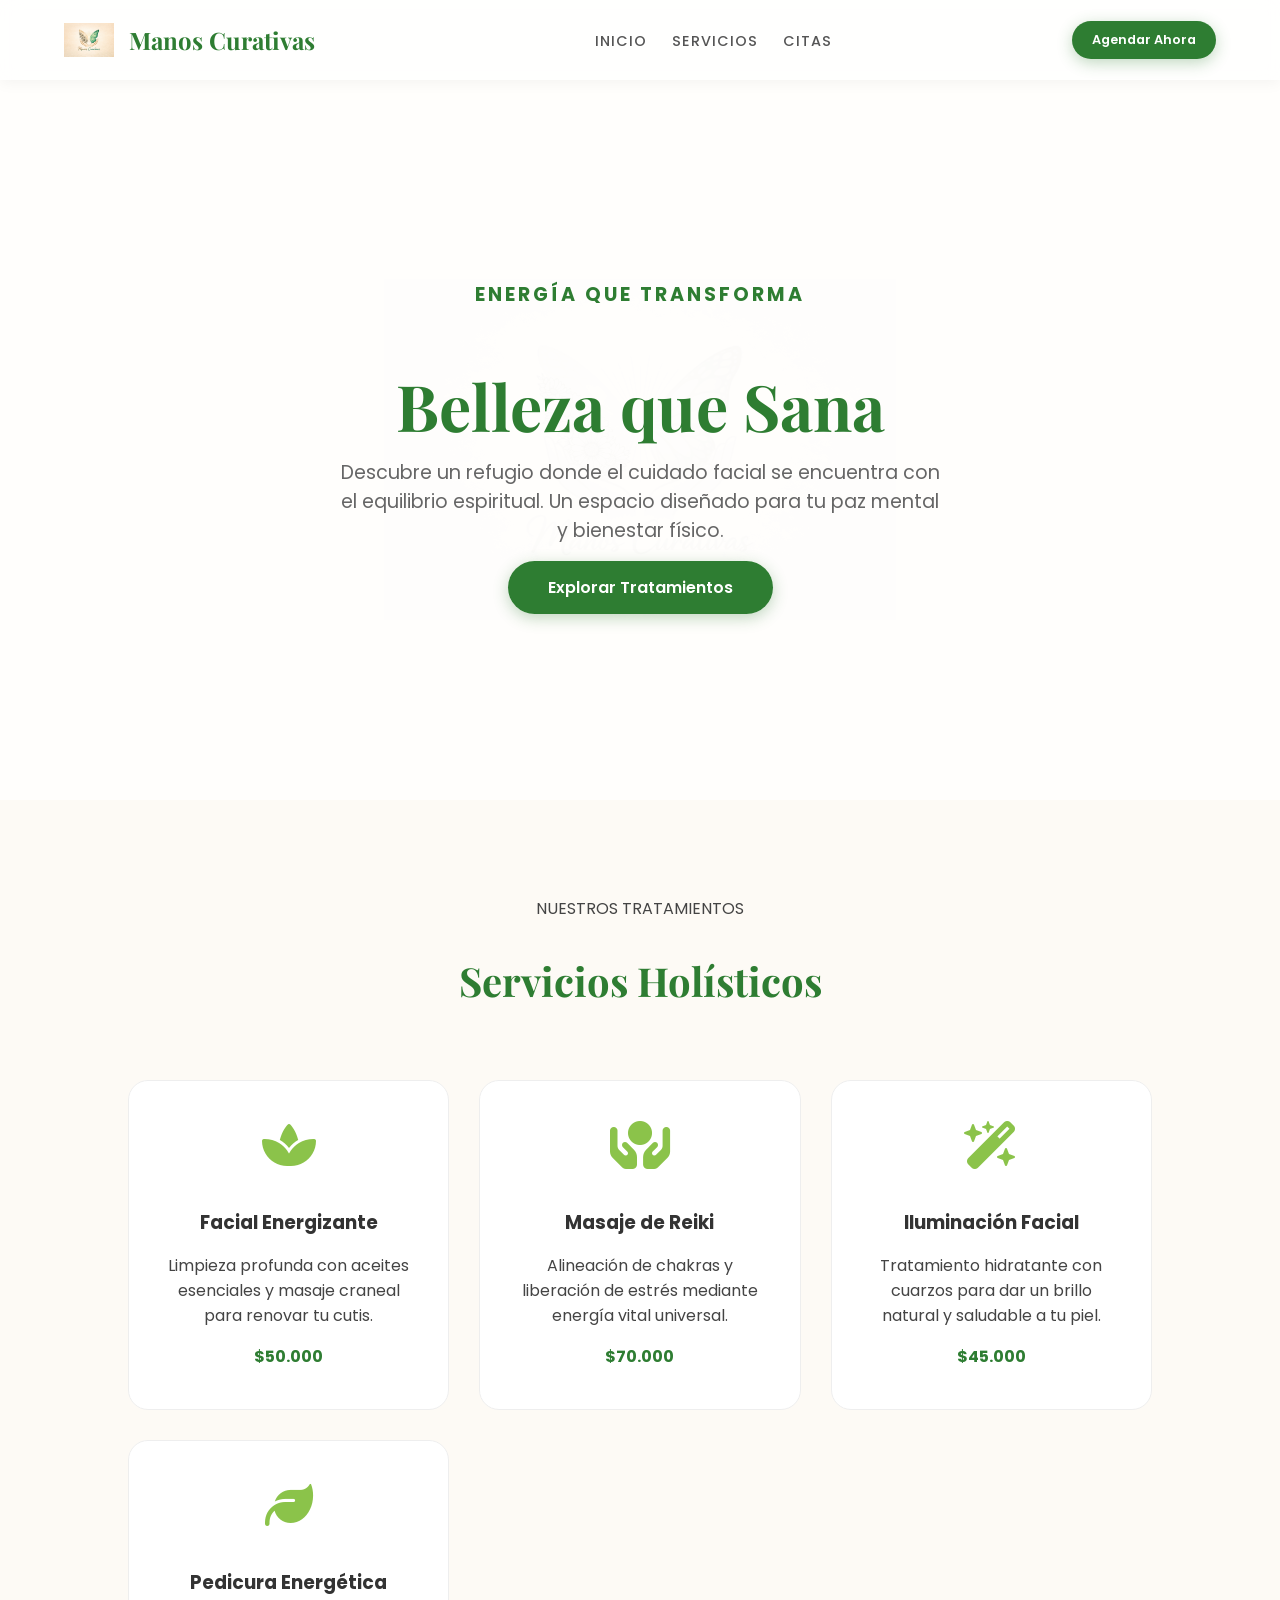
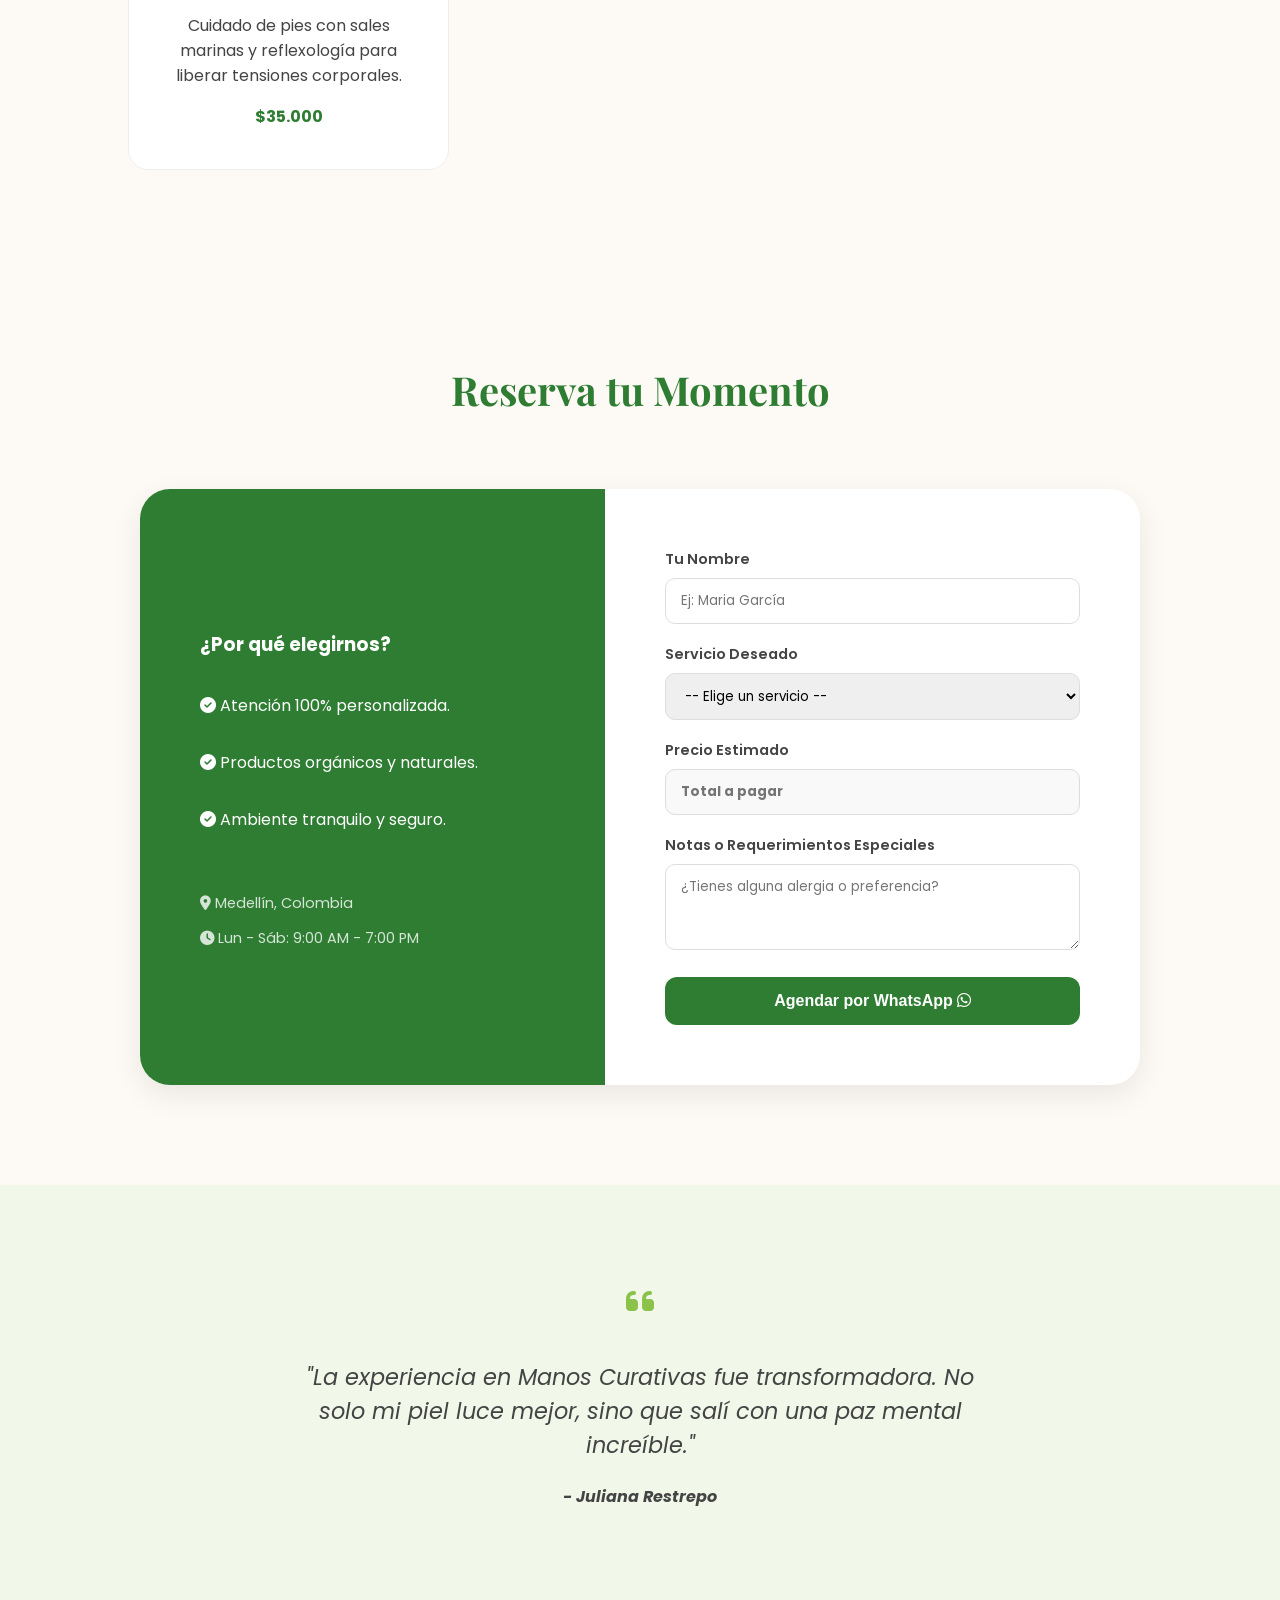
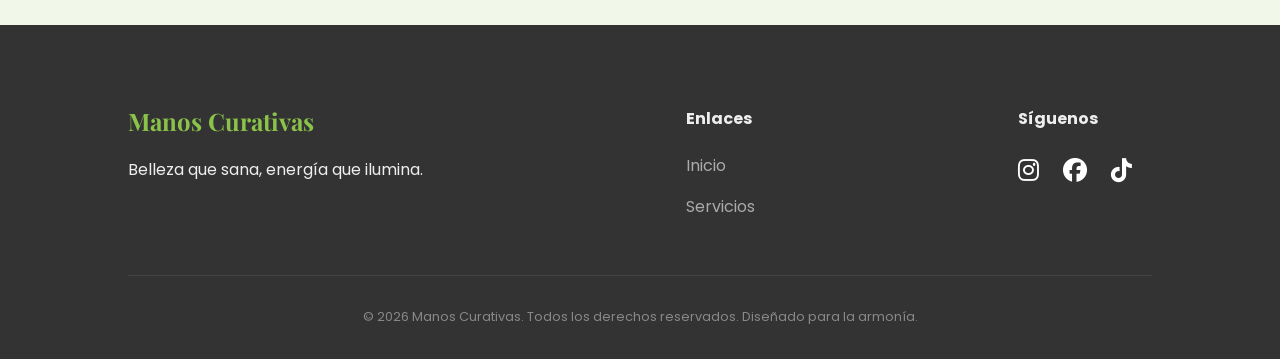
==== index.html @ 29bccce7 "Solucionado error de directorio y preparando despliegue" ====
<!DOCTYPE html>
<html lang="es">
<head>
    <meta charset="UTF-8">
    <meta name="viewport" content="width=device-width, initial-scale=1.0">
    <title>Manos Curativas | Spa & Bienestar Espiritual</title>
    
    <!-- Fuentes y Estilos Externos -->
    <link href="https://fonts.googleapis.com/css2?family=Poppins:wght@300;400;600&family=Playfair+Display:ital,wght@0,700;1,400&display=swap" rel="stylesheet">
    <link rel="stylesheet" href="https://cdnjs.cloudflare.com/ajax/libs/font-awesome/6.5.0/css/all.min.css">
    <link rel="stylesheet" href="https://unpkg.com/aos@next/dist/aos.css" />

    <style>
        :root {
            --primary-green: #2e7d32;
            --light-green: #8bc34a;
            --accent-gold: #d4af37;
            --bg-cream: #fdfaf5;
            --soft-white: rgba(255, 255, 255, 0.9);
            --shadow: 0 10px 30px rgba(0,0,0,0.08);
            --transition: all 0.4s cubic-bezier(0.165, 0.84, 0.44, 1);
        }

        * {
            box-sizing: border-box;
            scroll-behavior: smooth;
        }

        body {
            margin: 0;
            font-family: 'Poppins', sans-serif;
            background-color: var(--bg-cream);
            color: #444;
            overflow-x: hidden;
        }

        /* Fondo Decorativo */
        .bg-overlay {
            position: fixed;
            top: 0;
            left: 0;
            width: 100%;
            height: 100%;
            background-image: url('img/manos.png');
            background-repeat: no-repeat;
            background-position: center;
            background-size: 40%;
            opacity: 0.05;
            z-index: -1;
            filter: grayscale(100%);
        }

        /* --- NAVEGACIÓN --- */
        .header {
            position: sticky;
            top: 0;
            z-index: 2000;
            background: rgba(255, 255, 255, 0.85);
            backdrop-filter: blur(10px);
            padding: 15px 5%;
            display: flex;
            justify-content: space-between;
            align-items: center;
            box-shadow: 0 2px 15px rgba(0,0,0,0.05);
        }

        .brand {
            display: flex;
            align-items: center;
            gap: 15px;
        }

        .logo-img {
            width: 50px;
            height: 50px;
            object-fit: contain;
        }

        .brand h1 {
            font-family: 'Playfair Display', serif;
            font-size: 1.5rem;
            margin: 0;
            color: var(--primary-green);
        }

        .navbar ul {
            list-style: none;
            display: flex;
            gap: 25px;
            margin: 0;
        }

        .navbar a {
            text-decoration: none;
            color: #555;
            font-weight: 500;
            font-size: 0.9rem;
            text-transform: uppercase;
            letter-spacing: 1px;
            transition: var(--transition);
        }

        .navbar a:hover {
            color: var(--primary-green);
        }

        /* --- HERO SECTION --- */
        .hero {
            height: 80vh;
            display: flex;
            align-items: center;
            justify-content: center;
            text-align: center;
            padding: 0 20px;
            background: linear-gradient(rgba(255,255,255,0.7), rgba(255,255,255,0.7)), 
                        url('https://images.unsplash.com/photo-1544161515-4ab6ce6db874?auto=format&fit=crop&w=1500&q=80');
            background-size: cover;
            background-position: center;
        }

        .hero-content h2 {
            font-family: 'Playfair Display', serif;
            font-size: 4rem;
            color: var(--primary-green);
            margin-bottom: 10px;
        }

        .hero-content p {
            font-size: 1.2rem;
            color: #666;
            max-width: 600px;
            margin: 0 auto 30px;
        }

        .btn-main {
            padding: 15px 40px;
            background: var(--primary-green);
            color: white;
            text-decoration: none;
            border-radius: 50px;
            font-weight: 600;
            transition: var(--transition);
            box-shadow: 0 4px 15px rgba(46, 125, 50, 0.3);
        }

        .btn-main:hover {
            transform: translateY(-3px);
            background: var(--light-green);
        }

        /* --- SERVICIOS --- */
        .section-title {
            text-align: center;
            padding: 80px 0 40px;
        }

        .section-title h2 {
            font-family: 'Playfair Display', serif;
            font-size: 2.5rem;
            color: var(--primary-green);
        }

        .services-grid {
            display: grid;
            grid-template-columns: repeat(auto-fit, minmax(280px, 1fr));
            gap: 30px;
            padding: 0 10%;
            margin-bottom: 80px;
        }

        .service-card {
            background: white;
            padding: 40px 30px;
            border-radius: 20px;
            text-align: center;
            transition: var(--transition);
            border: 1px solid #eee;
        }

        .service-card:hover {
            transform: translateY(-10px);
            box-shadow: var(--shadow);
        }

        .service-card i {
            font-size: 3rem;
            color: var(--light-green);
            margin-bottom: 20px;
        }

        .service-card h3 {
            margin-bottom: 15px;
            color: #333;
        }

        /* --- FORMULARIO --- */
        .booking-container {
            display: flex;
            flex-wrap: wrap;
            max-width: 1000px;
            margin: 0 auto 100px;
            background: white;
            border-radius: 30px;
            overflow: hidden;
            box-shadow: var(--shadow);
        }

        .booking-info {
            flex: 1;
            background: var(--primary-green);
            color: white;
            padding: 60px;
            display: flex;
            flex-direction: column;
            justify-content: center;
        }

        .formulario-wrapper {
            flex: 1.2;
            padding: 60px;
        }

        .formulario label {
            display: block;
            margin-bottom: 8px;
            font-weight: 600;
            font-size: 0.9rem;
        }

        .formulario input, .formulario select, .formulario textarea {
            width: 100%;
            padding: 12px 15px;
            border: 1px solid #ddd;
            border-radius: 10px;
            margin-bottom: 20px;
            font-family: inherit;
        }

        .formulario button {
            width: 100%;
            padding: 15px;
            background: var(--primary-green);
            color: white;
            border: none;
            border-radius: 12px;
            font-size: 1rem;
            font-weight: bold;
            cursor: pointer;
            transition: var(--transition);
        }

        .formulario button:hover {
            background: #1b5e20;
        }

        /* --- TESTIMONIOS --- */
        .testimonials {
            background: #f1f8e9;
            padding: 100px 10%;
        }

        .testimonial-item {
            font-style: italic;
            text-align: center;
            max-width: 700px;
            margin: 0 auto;
        }

        /* --- FOOTER --- */
        footer {
            background: #333;
            color: #eee;
            padding: 60px 10% 20px;
        }

        .footer-content {
            display: flex;
            justify-content: space-between;
            flex-wrap: wrap;
            gap: 40px;
            margin-bottom: 40px;
        }

        .footer-logo h2 {
            font-family: 'Playfair Display', serif;
            color: var(--light-green);
        }

        .social-links a {
            color: white;
            font-size: 1.5rem;
            margin-right: 20px;
            transition: 0.3s;
        }

        .social-links a:hover {
            color: var(--light-green);
        }

        @media (max-width: 768px) {
            .hero-content h2 { font-size: 2.5rem; }
            .navbar { display: none; }
            .booking-container { margin: 20px; }
            .booking-info { padding: 30px; }
            .formulario-wrapper { padding: 30px; }
        }
    </style>
</head>
<body>

    <div class="bg-overlay"></div>

    <header class="header">
        <div class="brand">
            <img src="img/manos.png" alt="Logo" class="logo-img">
            <h1>Manos Curativas</h1>
        </div>
        <nav class="navbar">
            <ul>
                <li><a href="#inicio">Inicio</a></li>
                <li><a href="#servicios">Servicios</a></li>
                <li><a href="#contacto">Citas</a></li>
            </ul>
        </nav>
        <a href="#contacto" class="btn-main" style="padding: 10px 20px; font-size: 0.8rem;">Agendar Ahora</a>
    </header>

    <section class="hero" id="inicio">
        <div class="hero-content" data-aos="fade-up">
            <p class="slogan" style="text-transform: uppercase; letter-spacing: 3px; color: var(--primary-green); font-weight: bold;">Energía que Transforma</p>
            <h2>Belleza que Sana</h2>
            <p>Descubre un refugio donde el cuidado facial se encuentra con el equilibrio espiritual. Un espacio diseñado para tu paz mental y bienestar físico.</p>
            <a href="#servicios" class="btn-main">Explorar Tratamientos</a>
        </div>
    </section>

    <section class="section-title" id="servicios" data-aos="fade-up">
        <p>NUESTROS TRATAMIENTOS</p>
        <h2>Servicios Holísticos</h2>
    </section>

    <div class="services-grid">
        <div class="service-card" data-aos="zoom-in" data-aos-delay="100">
            <i class="fas fa-spa"></i>
            <h3>Facial Energizante</h3>
            <p>Limpieza profunda con aceites esenciales y masaje craneal para renovar tu cutis.</p>
            <span style="color: var(--primary-green); font-weight: bold;">$50.000</span>
        </div>
        <div class="service-card" data-aos="zoom-in" data-aos-delay="200">
            <i class="fas fa-hands-holding-circle"></i>
            <h3>Masaje de Reiki</h3>
            <p>Alineación de chakras y liberación de estrés mediante energía vital universal.</p>
            <span style="color: var(--primary-green); font-weight: bold;">$70.000</span>
        </div>
        <div class="service-card" data-aos="zoom-in" data-aos-delay="300">
            <i class="fas fa-wand-magic-sparkles"></i>
            <h3>Iluminación Facial</h3>
            <p>Tratamiento hidratante con cuarzos para dar un brillo natural y saludable a tu piel.</p>
            <span style="color: var(--primary-green); font-weight: bold;">$45.000</span>
        </div>
        <div class="service-card" data-aos="zoom-in" data-aos-delay="400">
            <i class="fas fa-leaf"></i>
            <h3>Pedicura Energética</h3>
            <p>Cuidado de pies con sales marinas y reflexología para liberar tensiones corporales.</p>
            <span style="color: var(--primary-green); font-weight: bold;">$35.000</span>
        </div>
    </div>

    <section class="section-title" id="contacto" data-aos="fade-up">
        <h2>Reserva tu Momento</h2>
    </section>

    <div class="booking-container" data-aos="fade-up">
        <div class="booking-info">
            <h3>¿Por qué elegirnos?</h3>
            <p><i class="fas fa-check-circle"></i> Atención 100% personalizada.</p>
            <p><i class="fas fa-check-circle"></i> Productos orgánicos y naturales.</p>
            <p><i class="fas fa-check-circle"></i> Ambiente tranquilo y seguro.</p>
            <div style="margin-top: 30px; font-size: 0.9rem; opacity: 0.8;">
                <p><i class="fas fa-location-dot"></i> Medellín, Colombia</p>
                <p><i class="fas fa-clock"></i> Lun - Sáb: 9:00 AM - 7:00 PM</p>
            </div>
        </div>
        <div class="formulario-wrapper">
            <form id="whatsappForm" class="formulario">
                <label>Tu Nombre</label>
                <input type="text" id="nombre" required placeholder="Ej: Maria García">

                <label>Servicio Deseado</label>
                <select id="servicio" required onchange="actualizarPrecio()">
                    <option value="">-- Elige un servicio --</option>
                    <option value="Facial Energizante">Facial Energizante</option>
                    <option value="Masaje de Reiki">Masaje de Reiki</option>
                    <option value="Iluminación Facial">Iluminación Facial</option>
                    <option value="Pedicura Energética">Pedicura Energética</option>
                </select>

                <label>Precio Estimado</label>
                <input type="text" id="precio" readonly placeholder="Total a pagar" style="background: #f9f9f9; color: var(--primary-green); font-weight: bold;">

                <label>Notas o Requerimientos Especiales</label>
                <textarea id="pedido" rows="3" placeholder="¿Tienes alguna alergia o preferencia?"></textarea>

                <button type="submit">Agendar por WhatsApp <i class="fab fa-whatsapp"></i></button>
            </form>
        </div>
    </div>

    <section class="testimonials" data-aos="fade-in">
        <div class="testimonial-item">
            <i class="fas fa-quote-left" style="font-size: 2rem; color: var(--light-green); margin-bottom: 20px;"></i>
            <p style="font-size: 1.4rem;">"La experiencia en Manos Curativas fue transformadora. No solo mi piel luce mejor, sino que salí con una paz mental increíble."</p>
            <p><strong>- Juliana Restrepo</strong></p>
        </div>
    </section>

    <footer>
        <div class="footer-content">
            <div class="footer-logo">
                <h2>Manos Curativas</h2>
                <p>Belleza que sana, energía que ilumina.</p>
            </div>
            <div>
                <h4>Enlaces</h4>
                <p><a href="#inicio" style="color: #aaa; text-decoration: none;">Inicio</a></p>
                <p><a href="#servicios" style="color: #aaa; text-decoration: none;">Servicios</a></p>
            </div>
            <div class="social-links">
                <h4>Síguenos</h4>
                <a href="#"><i class="fab fa-instagram"></i></a>
                <a href="#"><i class="fab fa-facebook"></i></a>
                <a href="#"><i class="fab fa-tiktok"></i></a>
            </div>
        </div>
        <div style="text-align: center; border-top: 1px solid #444; padding-top: 20px; font-size: 0.8rem; color: #888;">
            <p>© 2026 Manos Curativas. Todos los derechos reservados. Diseñado para la armonía.</p>
        </div>
    </footer>

    <!-- Scripts -->
    <script src="https://unpkg.com/aos@next/dist/aos.js"></script>
    <script>
        // Inicializar animaciones
        AOS.init({ duration: 1000, once: true });

        // Lógica de Precios
        const preciosServicios = {
            "Facial Energizante": "$50.000",
            "Masaje de Reiki": "$70.000",
            "Iluminación Facial": "$45.000",
            "Pedicura Energética": "$35.000"
        };

        function actualizarPrecio() {
            const servicio = document.getElementById("servicio").value;
            const campoPrecio = document.getElementById("precio");
            campoPrecio.value = preciosServicios[servicio] || "";
        }

        // WhatsApp Logic
        document.getElementById("whatsappForm").addEventListener("submit", function(e){
            e.preventDefault();
            const nombre = document.getElementById("nombre").value;
            const servicio = document.getElementById("servicio").value;
            const pedido = document.getElementById("pedido").value || "Sin notas adicionales";
            const precio = document.getElementById("precio").value;

            const mensaje = `✨ *Nueva Cita - Manos Curativas* ✨\n\n` +
                            `👤 *Cliente:* ${nombre}\n` +
                            `💆 *Servicio:* ${servicio}\n` +
                            `💰 *Precio:* ${precio}\n` +
                            `📝 *Notas:* ${pedido}\n\n` +
                            `¿Me confirmas disponibilidad?`;

            const url = `https://wa.me/57300000000?text=${encodeURIComponent(mensaje)}`;
            window.open(url, "_blank");
        });
    </script>
</body>
</html>
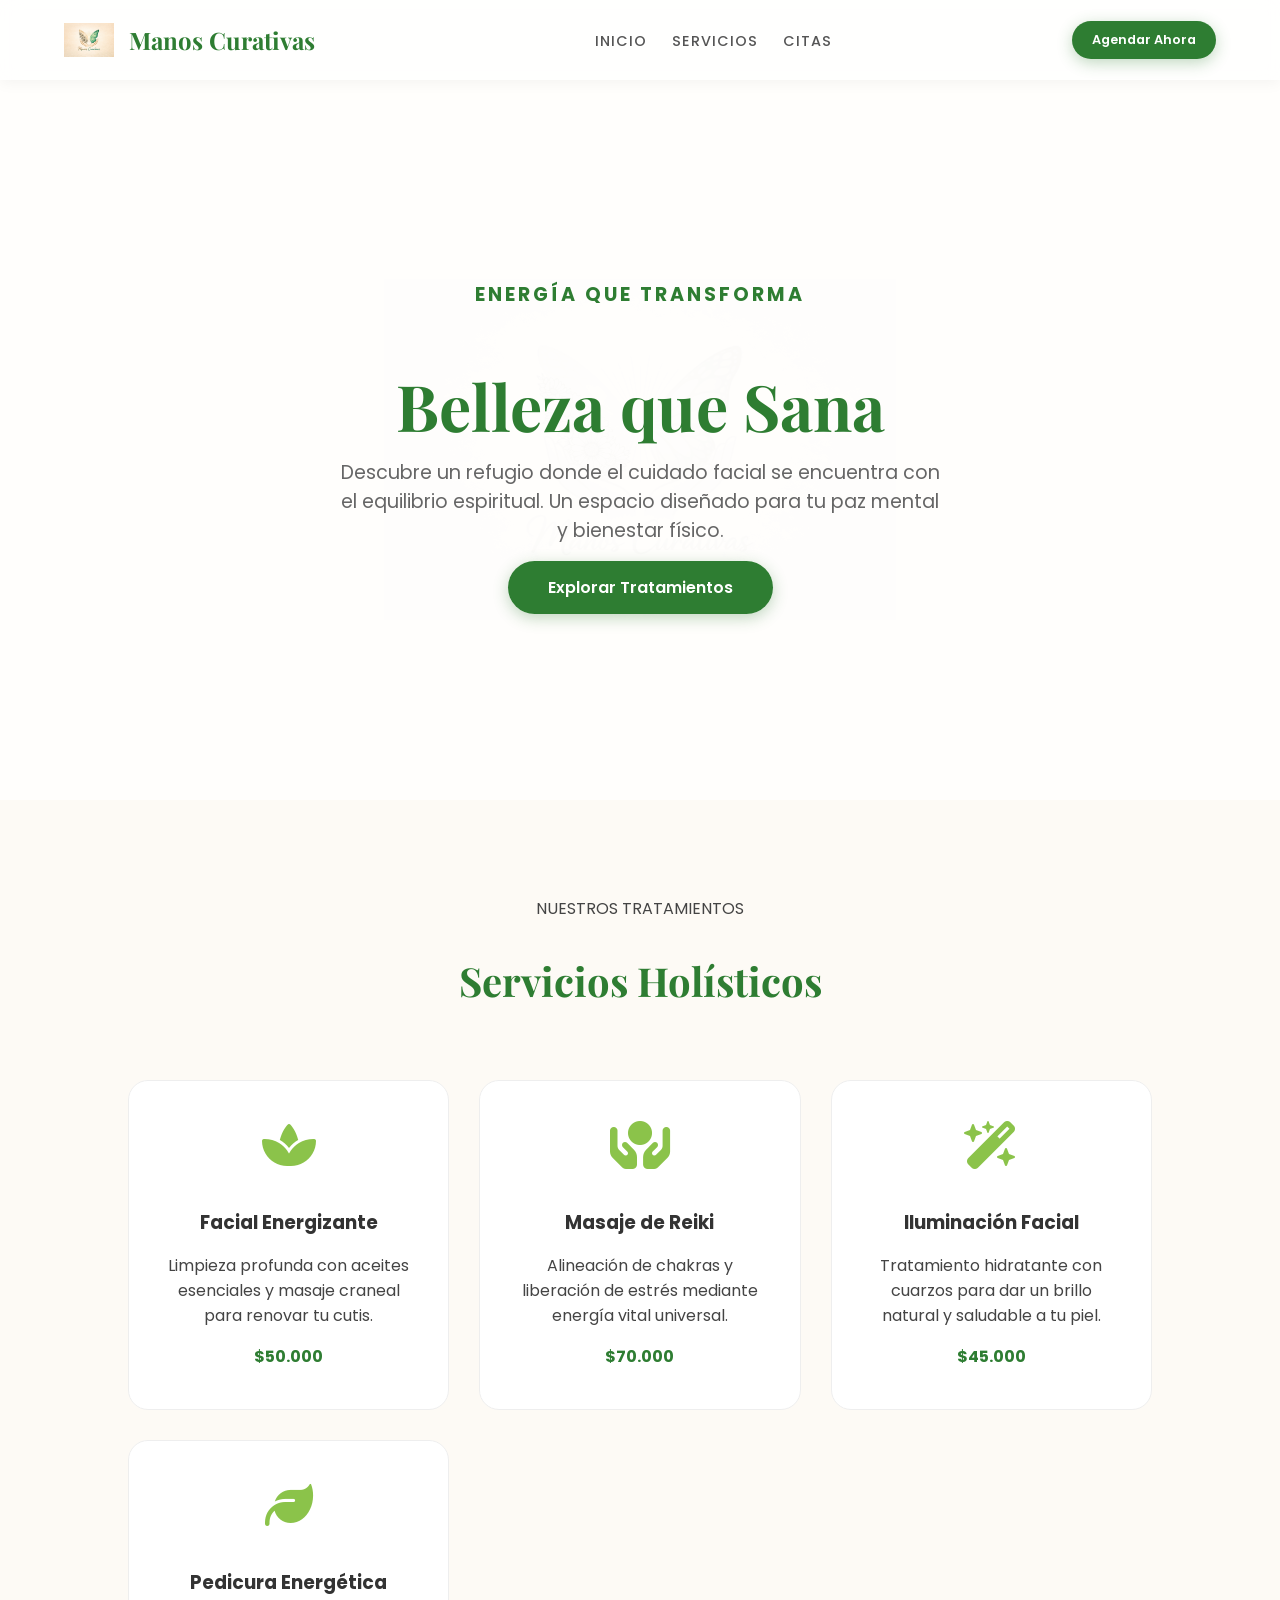
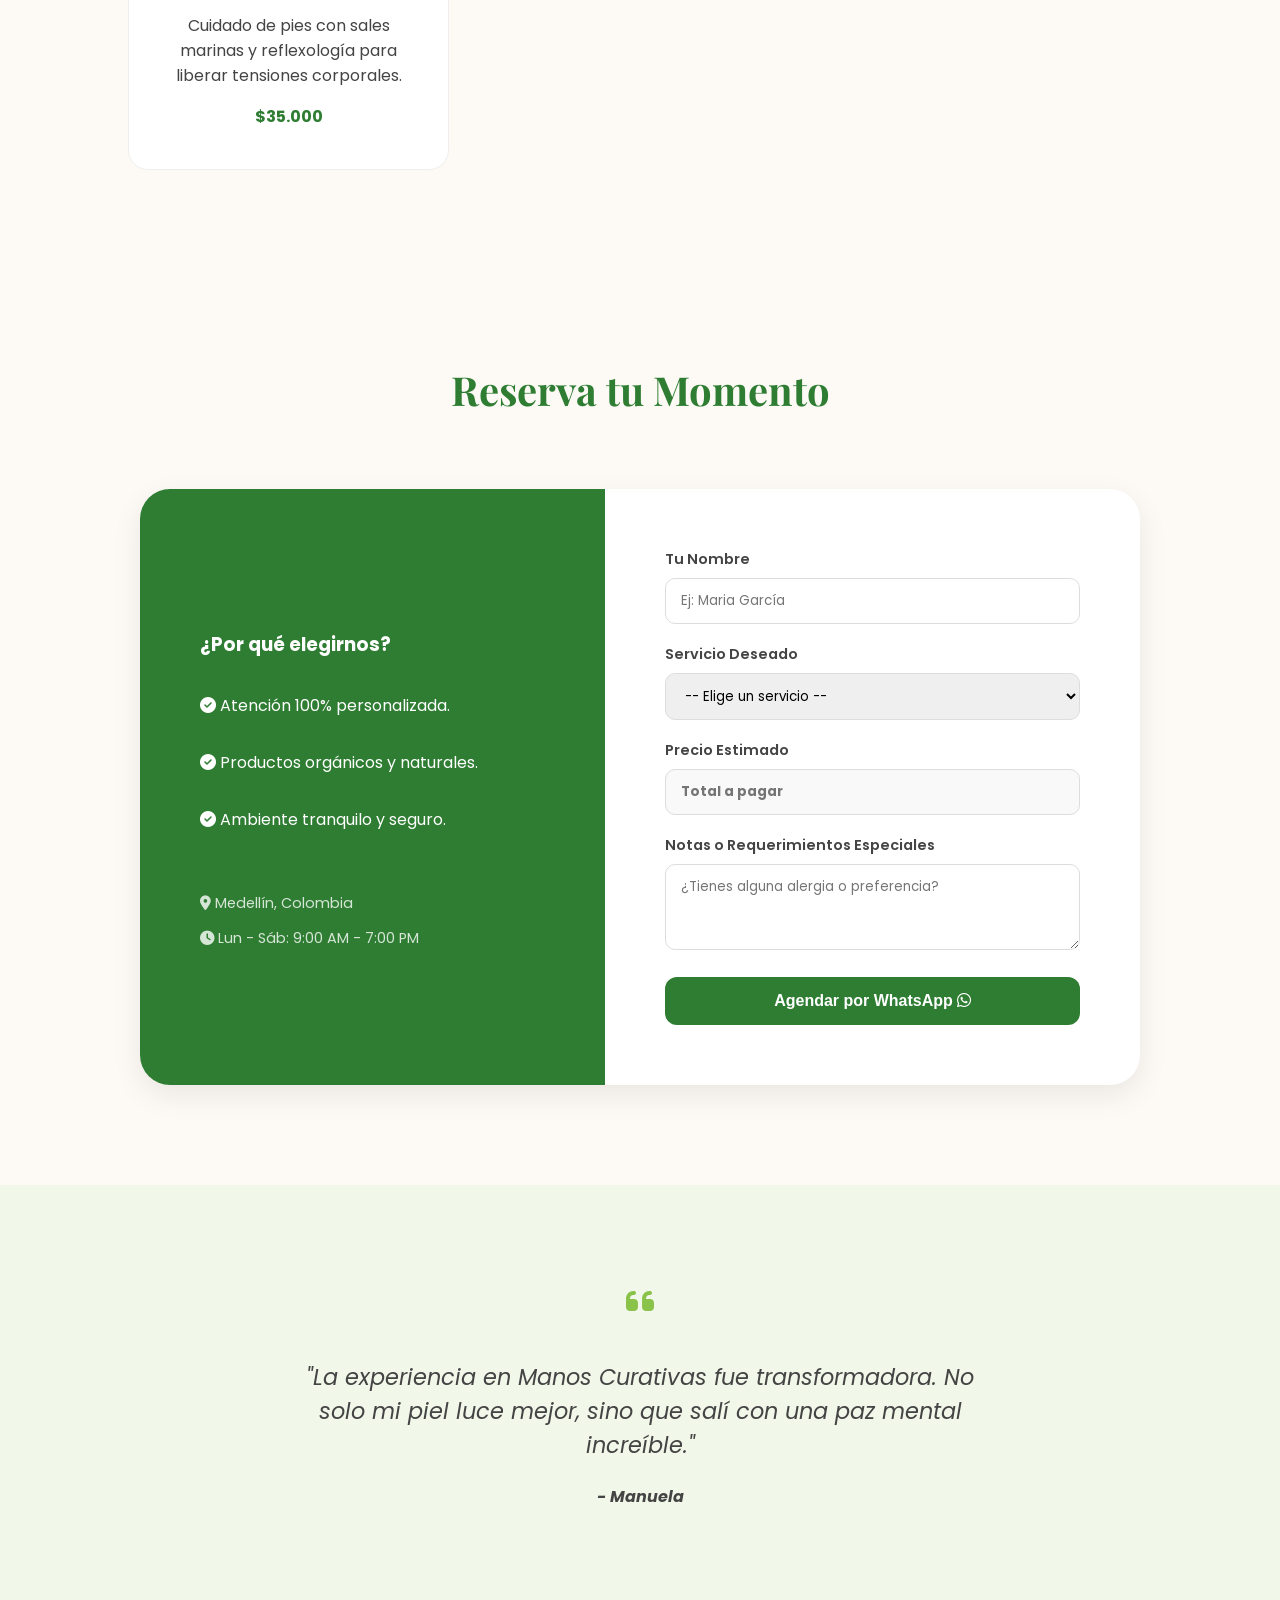
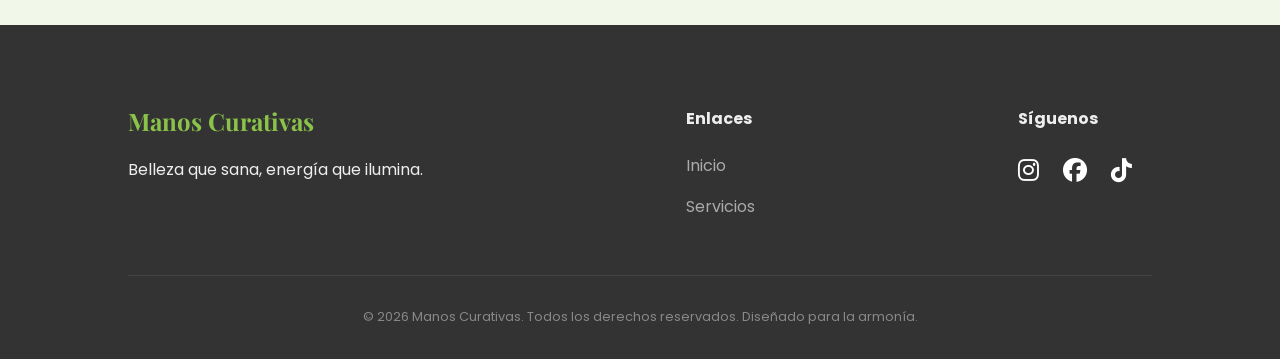
==== commit e7c54d55: "Descripción breve de lo que cambiaste" ====
--- a/index.html
+++ b/index.html
@@ -410,7 +410,7 @@
         <div class="testimonial-item">
             <i class="fas fa-quote-left" style="font-size: 2rem; color: var(--light-green); margin-bottom: 20px;"></i>
             <p style="font-size: 1.4rem;">"La experiencia en Manos Curativas fue transformadora. No solo mi piel luce mejor, sino que salí con una paz mental increíble."</p>
-            <p><strong>- Juliana Restrepo</strong></p>
+            <p><strong>- Manuela</strong></p>
         </div>
     </section>
 
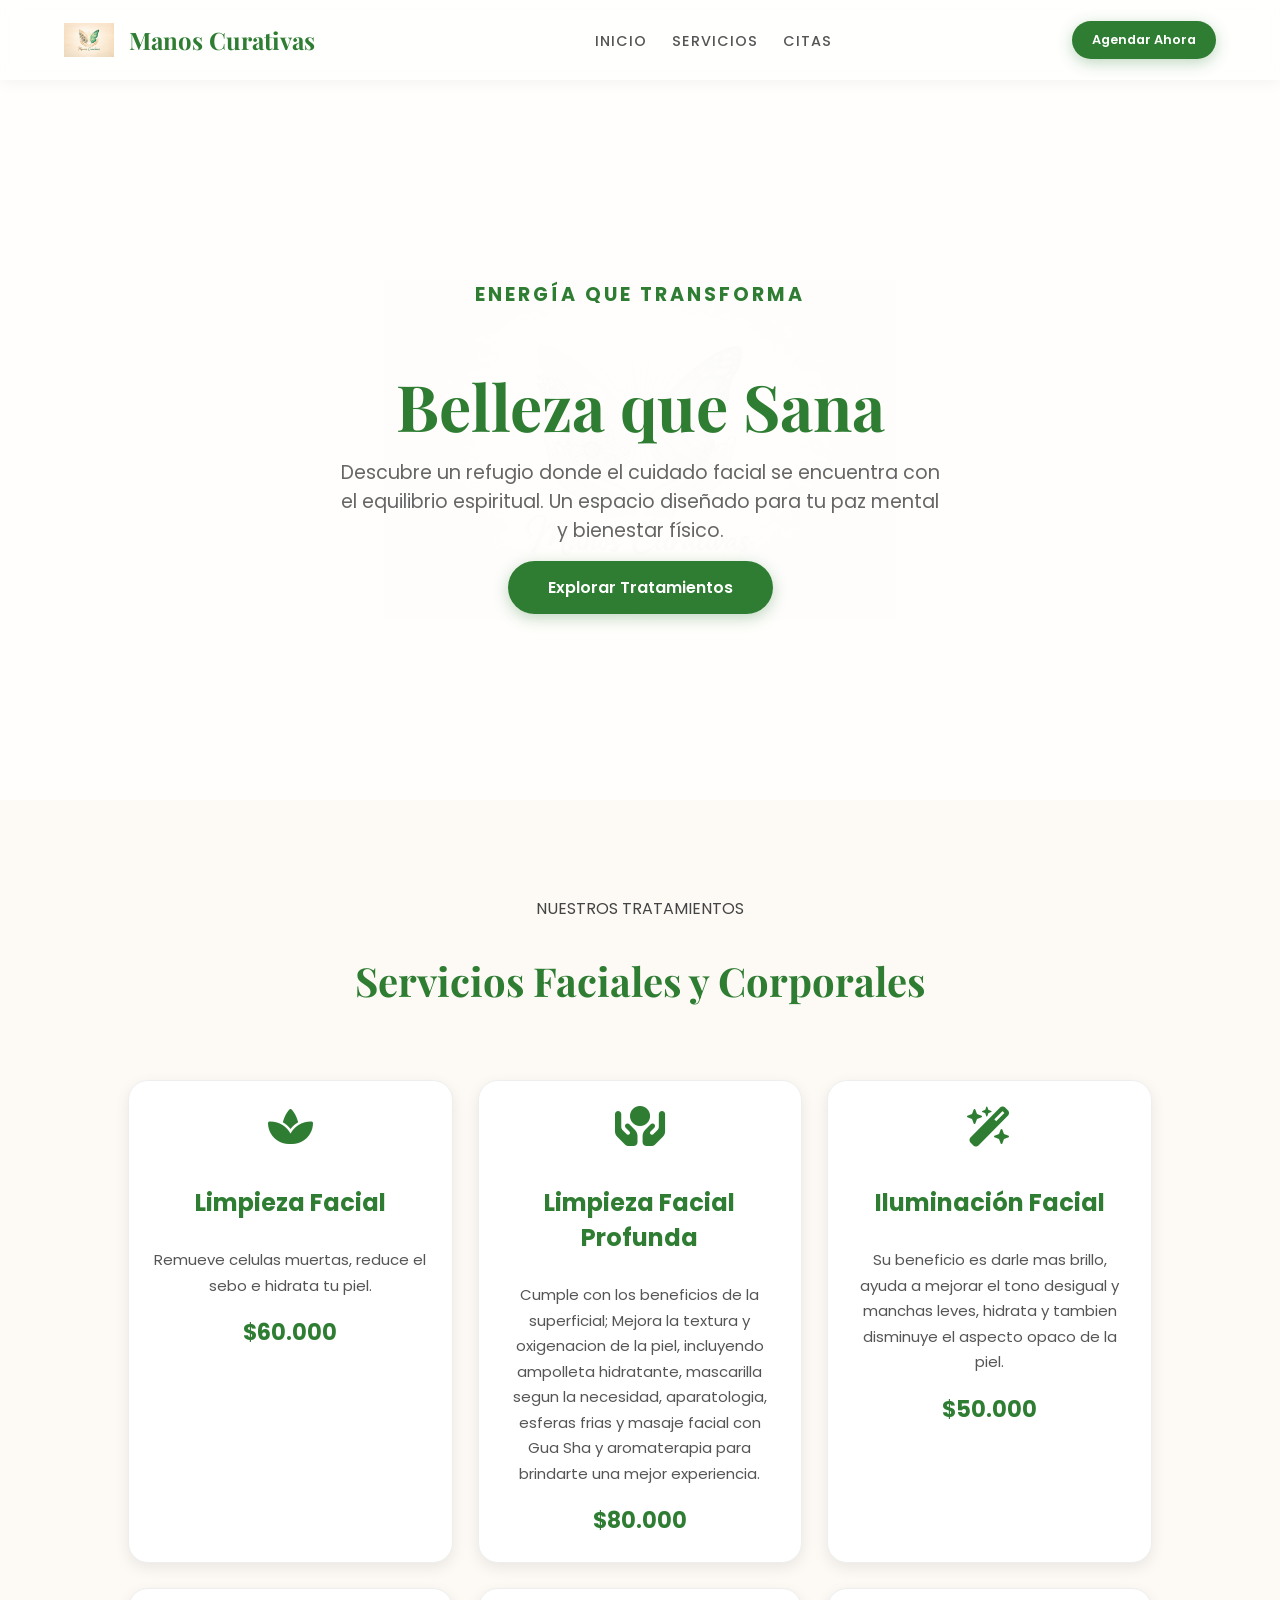
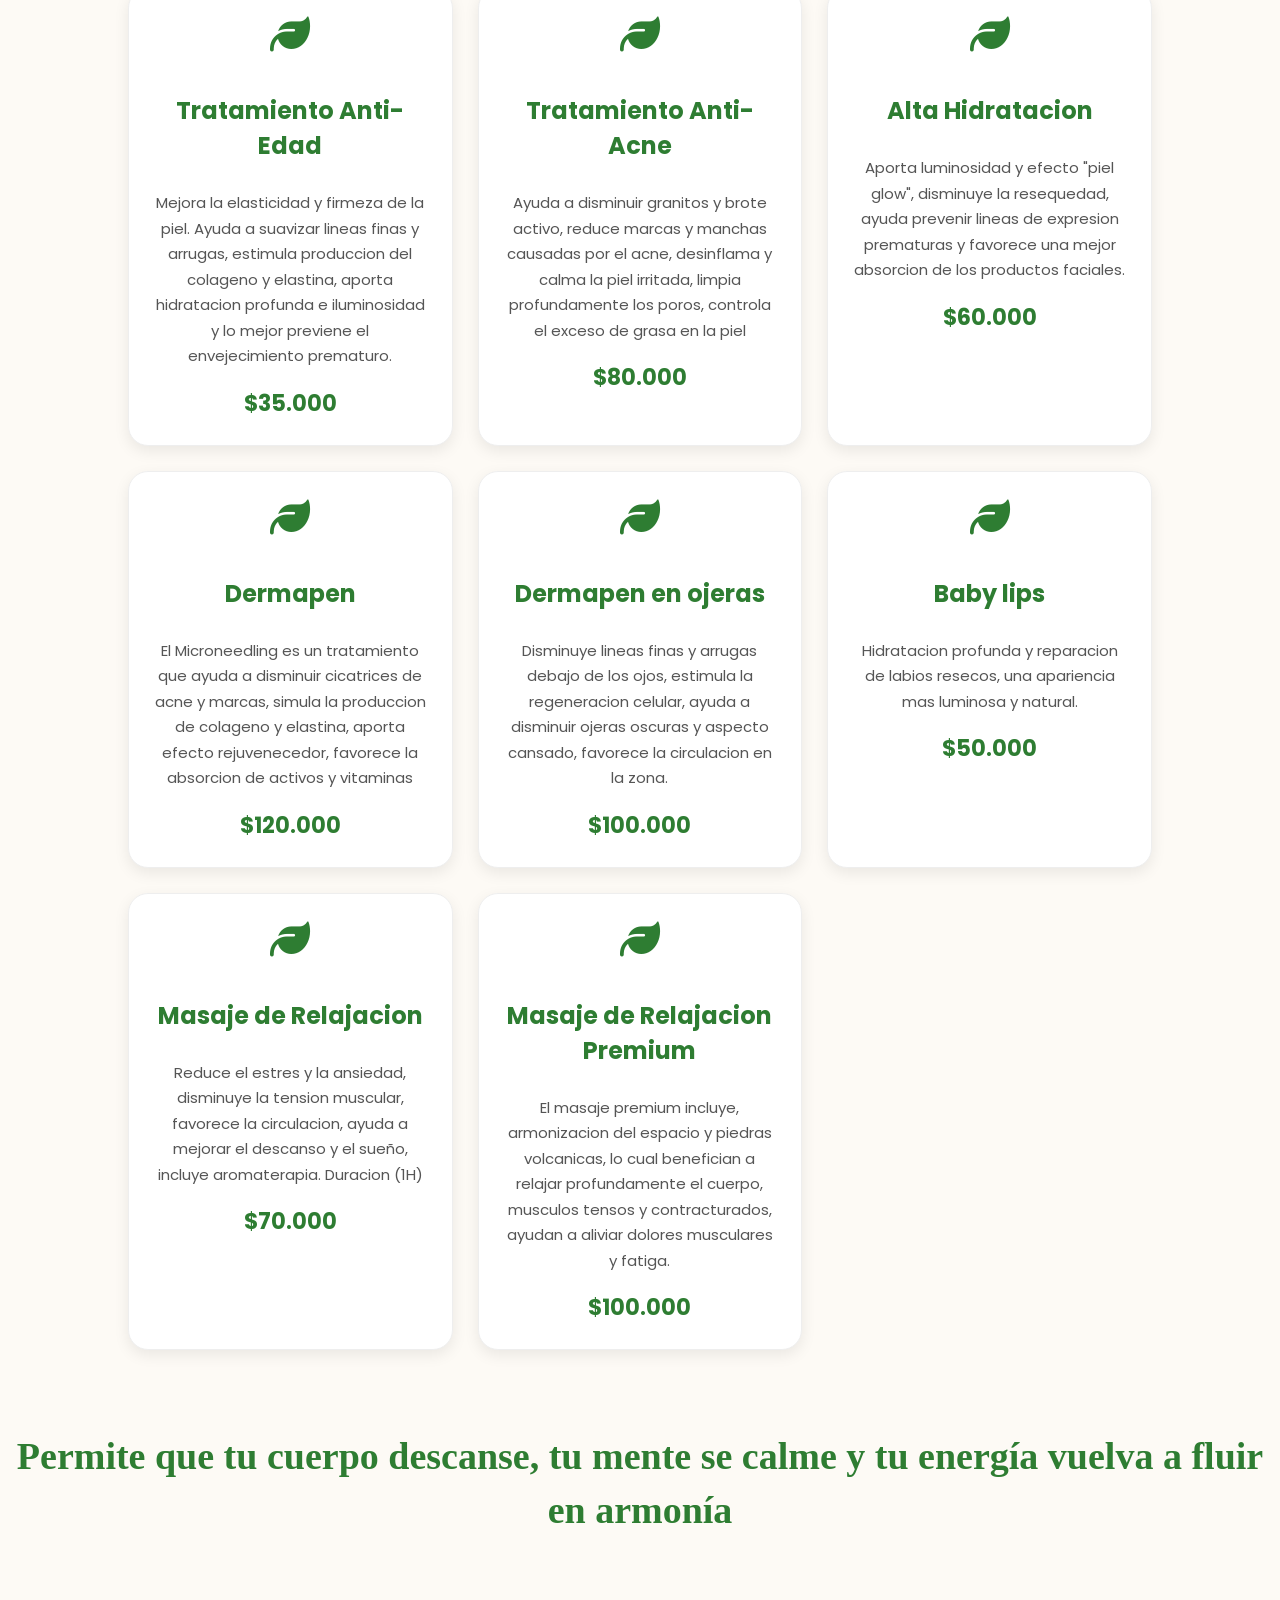
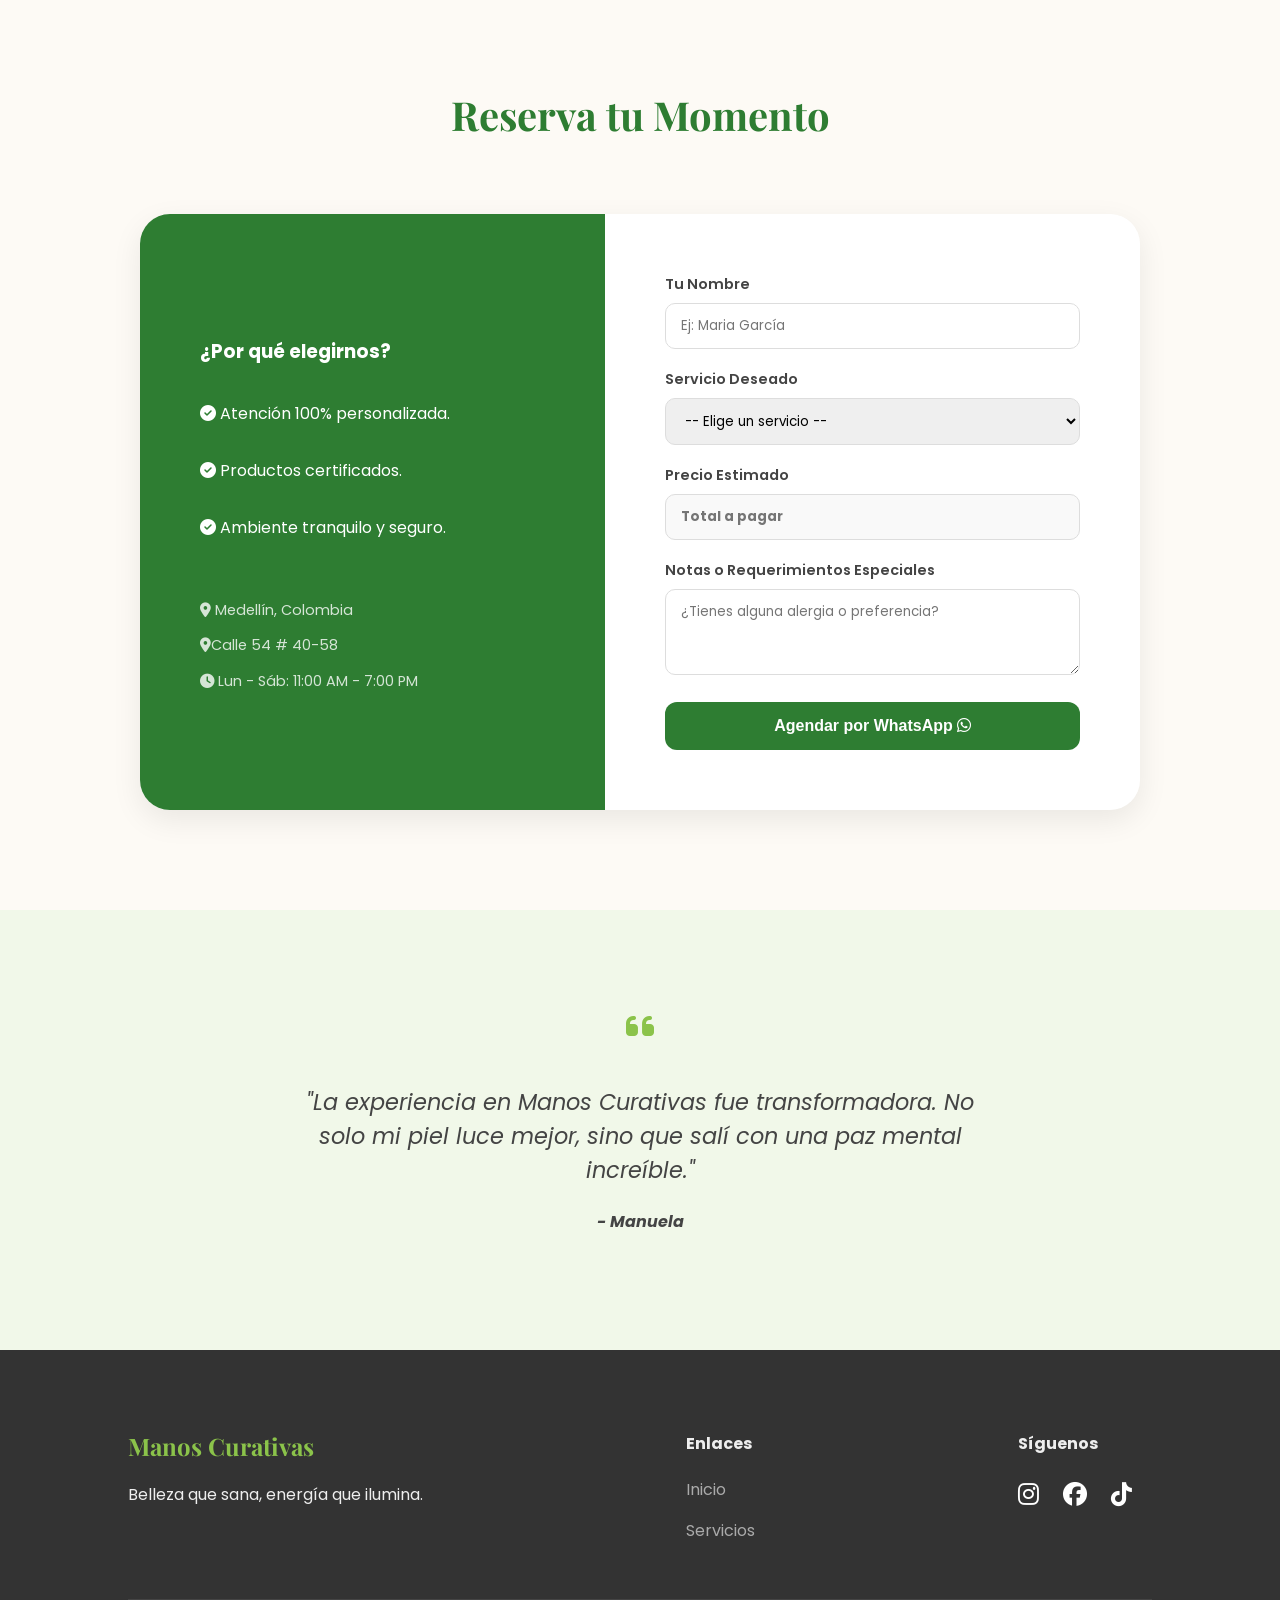
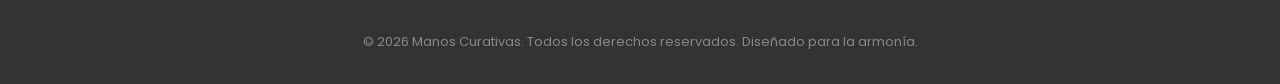
==== commit 82393ab0: "Cambios en los contenedores y el h1" ====
--- a/index.html
+++ b/index.html
@@ -304,6 +304,56 @@
             .booking-info { padding: 30px; }
             .formulario-wrapper { padding: 30px; }
         }
+
+        .services-grid {
+    display: grid;
+    grid-template-columns: repeat(auto-fit, minmax(300px, 1fr));
+    gap: 25px;
+}
+
+.service-card {
+    background: white;
+    padding: 25px;
+    border-radius: 20px;
+    text-align: center;
+    box-shadow: 0 5px 15px rgba(0,0,0,0.08);
+
+    display: flex;
+    flex-direction: column;
+    align-items: center;
+
+    transition: 0.3s ease;
+}
+
+.service-card:hover {
+    transform: translateY(-5px);
+}
+
+.service-card i {
+    font-size: 40px;
+    color: var(--primary-green);
+    margin-bottom: 15px;
+}
+
+.service-card h3 {
+    margin-bottom: 12px;
+    color: var(--primary-green);
+    font-size: 24px;
+}
+
+.service-card p {
+    font-size: 15px;
+    line-height: 1.7;
+    color: #555;
+    margin-bottom: 18px;
+}
+
+.service-card span {
+    font-size: 22px;
+    font-weight: bold;
+    color: var(--primary-green);
+}
+
     </style>
 </head>
 <body>
@@ -336,35 +386,89 @@
 
     <section class="section-title" id="servicios" data-aos="fade-up">
         <p>NUESTROS TRATAMIENTOS</p>
-        <h2>Servicios Holísticos</h2>
+        <h2>Servicios Faciales y Corporales</h2>
     </section>
 
     <div class="services-grid">
         <div class="service-card" data-aos="zoom-in" data-aos-delay="100">
             <i class="fas fa-spa"></i>
-            <h3>Facial Energizante</h3>
-            <p>Limpieza profunda con aceites esenciales y masaje craneal para renovar tu cutis.</p>
-            <span style="color: var(--primary-green); font-weight: bold;">$50.000</span>
+            <h3>Limpieza Facial</h3>
+            <p>Remueve celulas muertas, reduce el sebo e hidrata tu piel.</p>
+            <span style="color: var(--primary-green); font-weight: bold;">$60.000</span>
         </div>
         <div class="service-card" data-aos="zoom-in" data-aos-delay="200">
             <i class="fas fa-hands-holding-circle"></i>
-            <h3>Masaje de Reiki</h3>
-            <p>Alineación de chakras y liberación de estrés mediante energía vital universal.</p>
-            <span style="color: var(--primary-green); font-weight: bold;">$70.000</span>
+            <h3>Limpieza Facial Profunda</h3>
+            <p>Cumple con los beneficios de la superficial; Mejora la textura y oxigenacion de la piel, incluyendo ampolleta hidratante, mascarilla segun la necesidad, aparatologia, esferas frias y masaje facial con Gua Sha y aromaterapia para brindarte una mejor experiencia.</p>
+            <span style="color: var(--primary-green); font-weight: bold;">$80.000</span>
         </div>
         <div class="service-card" data-aos="zoom-in" data-aos-delay="300">
             <i class="fas fa-wand-magic-sparkles"></i>
             <h3>Iluminación Facial</h3>
-            <p>Tratamiento hidratante con cuarzos para dar un brillo natural y saludable a tu piel.</p>
-            <span style="color: var(--primary-green); font-weight: bold;">$45.000</span>
-        </div>
-        <div class="service-card" data-aos="zoom-in" data-aos-delay="400">
-            <i class="fas fa-leaf"></i>
-            <h3>Pedicura Energética</h3>
-            <p>Cuidado de pies con sales marinas y reflexología para liberar tensiones corporales.</p>
+            <p>Su beneficio es darle mas brillo, ayuda a mejorar el tono desigual y manchas leves, hidrata y tambien disminuye el aspecto opaco de la piel.</p>
+            <span style="color: var(--primary-green); font-weight: bold;">$50.000</span>
+        </div>
+        <div class="service-card" data-aos="zoom-in" data-aos-delay="400">
+            <i class="fas fa-leaf"></i>
+            <h3>Tratamiento Anti-Edad</h3>
+            <p>Mejora la elasticidad y firmeza de la piel. Ayuda a suavizar lineas finas y arrugas, estimula produccion del colageno y elastina, aporta hidratacion profunda e iluminosidad y lo mejor previene el envejecimiento prematuro.</p>
             <span style="color: var(--primary-green); font-weight: bold;">$35.000</span>
         </div>
+        <div class="service-card" data-aos="zoom-in" data-aos-delay="400">
+            <i class="fas fa-leaf"></i>
+            <h3>Tratamiento Anti-Acne</h3>
+            <p>Ayuda a disminuir granitos y brote activo, reduce marcas y manchas causadas por el acne, desinflama y calma la piel irritada, limpia profundamente los poros, controla el exceso de grasa en la piel</p>
+            <span style="color: var(--primary-green); font-weight: bold;">$80.000</span>
+        </div>
+        <div class="service-card" data-aos="zoom-in" data-aos-delay="400">
+            <i class="fas fa-leaf"></i>
+            <h3>Alta Hidratacion</h3>
+            <p>Aporta luminosidad y efecto "piel glow", disminuye la resequedad, ayuda prevenir lineas de expresion prematuras y favorece una mejor absorcion de los productos faciales.</p>
+            <span style="color: var(--primary-green); font-weight: bold;">$60.000</span>
+        </div>
+        <div class="service-card" data-aos="zoom-in" data-aos-delay="400">
+            <i class="fas fa-leaf"></i>
+            <h3>Dermapen</h3>
+            <p>El Microneedling es un tratamiento que ayuda a disminuir cicatrices de acne y marcas, simula la produccion de colageno y elastina, aporta efecto rejuvenecedor, favorece la absorcion de activos y vitaminas</p>
+            <span style="color: var(--primary-green); font-weight: bold;">$120.000</span>
+        </div>
+        <div class="service-card" data-aos="zoom-in" data-aos-delay="400">
+            <i class="fas fa-leaf"></i>
+            <h3>Dermapen en ojeras</h3>
+            <p>Disminuye lineas finas y arrugas debajo de los ojos, estimula la regeneracion celular, ayuda a disminuir ojeras oscuras y aspecto cansado, favorece la circulacion en la zona.</p>
+            <span style="color: var(--primary-green); font-weight: bold;">$100.000</span>
+        </div>
+        <div class="service-card" data-aos="zoom-in" data-aos-delay="400">
+            <i class="fas fa-leaf"></i>
+            <h3>Baby lips</h3>
+            <p>Hidratacion profunda y reparacion de labios resecos, una apariencia mas luminosa y natural.</p>
+            <span style="color: var(--primary-green); font-weight: bold;">$50.000</span>
+        </div>
+        <div class="service-card" data-aos="zoom-in" data-aos-delay="400">
+            <i class="fas fa-leaf"></i>
+            <h3>Masaje de Relajacion</h3>
+            <p>Reduce el estres y la ansiedad, disminuye la tension muscular, favorece la circulacion, ayuda a mejorar el descanso y el sueño, incluye aromaterapia. Duracion (1H)</p>
+            <span style="color: var(--primary-green); font-weight: bold;">$70.000</span>
+        </div>
+        <div class="service-card" data-aos="zoom-in" data-aos-delay="400">
+            <i class="fas fa-leaf"></i>
+            <h3>Masaje de Relajacion Premium</h3>
+            <p>El masaje premium incluye, armonizacion del espacio y piedras volcanicas, lo cual benefician a relajar profundamente el cuerpo, musculos tensos y contracturados, ayudan a aliviar dolores musculares y fatiga.</p>
+            <span style="color: var(--primary-green); font-weight: bold;">$100.000</span>
+        </div>
     </div>
+
+    <p style="
+    text-align: center;
+    color: #2e7d32;
+    font-size: 38px;
+    font-family: 'Georgia', serif;
+    font-weight: bold;
+    line-height: 1.4;
+    margin-top: 40px;
+">
+    Permite que tu cuerpo descanse, tu mente se calme y tu energía vuelva a fluir en armonía
+</p>
 
     <section class="section-title" id="contacto" data-aos="fade-up">
         <h2>Reserva tu Momento</h2>
@@ -374,11 +478,12 @@
         <div class="booking-info">
             <h3>¿Por qué elegirnos?</h3>
             <p><i class="fas fa-check-circle"></i> Atención 100% personalizada.</p>
-            <p><i class="fas fa-check-circle"></i> Productos orgánicos y naturales.</p>
+            <p><i class="fas fa-check-circle"></i> Productos certificados.</p>
             <p><i class="fas fa-check-circle"></i> Ambiente tranquilo y seguro.</p>
             <div style="margin-top: 30px; font-size: 0.9rem; opacity: 0.8;">
                 <p><i class="fas fa-location-dot"></i> Medellín, Colombia</p>
-                <p><i class="fas fa-clock"></i> Lun - Sáb: 9:00 AM - 7:00 PM</p>
+                <p><i class="fas fa-location-dot"></i>Calle 54 # 40-58</p>
+                <p><i class="fas fa-clock"></i> Lun - Sáb: 11:00 AM - 7:00 PM</p>
             </div>
         </div>
         <div class="formulario-wrapper">
@@ -389,8 +494,8 @@
                 <label>Servicio Deseado</label>
                 <select id="servicio" required onchange="actualizarPrecio()">
                     <option value="">-- Elige un servicio --</option>
-                    <option value="Facial Energizante">Facial Energizante</option>
-                    <option value="Masaje de Reiki">Masaje de Reiki</option>
+                    <option value="Limpieza Facial">Limpieza Facial</option>
+                    <option value="Limpieza Facial Profunda">Limpieza Facial Profunda</option>
                     <option value="Iluminación Facial">Iluminación Facial</option>
                     <option value="Pedicura Energética">Pedicura Energética</option>
                 </select>
@@ -427,7 +532,7 @@
             </div>
             <div class="social-links">
                 <h4>Síguenos</h4>
-                <a href="#"><i class="fab fa-instagram"></i></a>
+                <a href="https://instagram.com/" target="_blank"><i class="fab fa-instagram"></i></a>
                 <a href="#"><i class="fab fa-facebook"></i></a>
                 <a href="#"><i class="fab fa-tiktok"></i></a>
             </div>
@@ -472,7 +577,7 @@
                             `📝 *Notas:* ${pedido}\n\n` +
                             `¿Me confirmas disponibilidad?`;
 
-            const url = `https://wa.me/57300000000?text=${encodeURIComponent(mensaje)}`;
+            const url = `https://wa.me/573117656134?text=${encodeURIComponent(mensaje)}`;
             window.open(url, "_blank");
         });
     </script>
